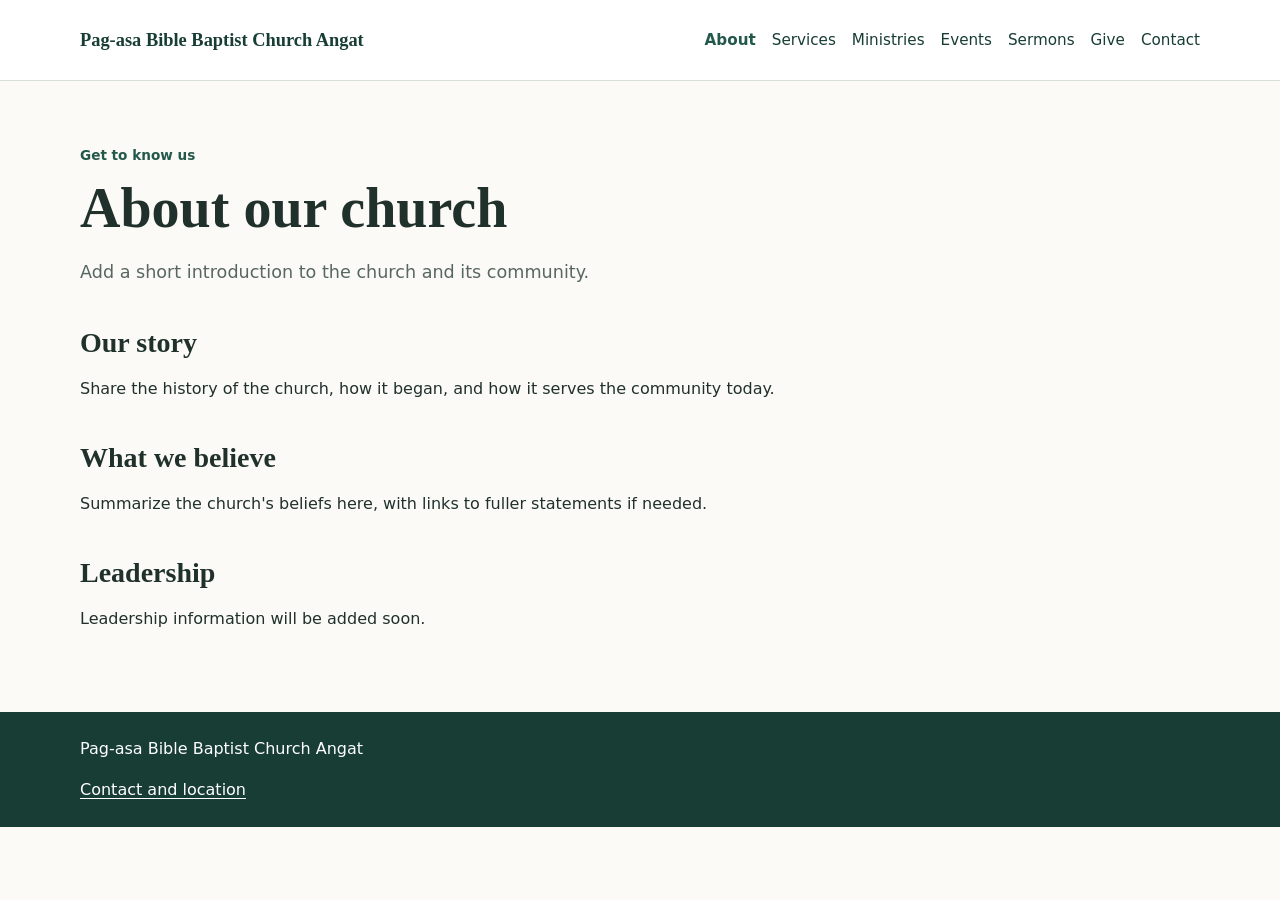
==== church-website/about.html @ 13b73fbd "feat: add initial website structure and content for Pag-asa Bible Baptist Church" ====
<!doctype html>
<html lang="en">
<head>
	<meta charset="utf-8">
	<meta name="viewport" content="width=device-width, initial-scale=1">
	<meta name="description" content="Learn about the story, beliefs, and leadership of Pag-asa Bible Baptist Church Angat.">
	<title>About | Pag-asa Bible Baptist Church Angat</title>
	<link rel="stylesheet" href="css/reset.css"><link rel="stylesheet" href="css/variables.css"><link rel="stylesheet" href="css/base.css"><link rel="stylesheet" href="css/layout.css"><link rel="stylesheet" href="css/components.css"><link rel="stylesheet" href="css/pages.css">
	<script src="js/main.js" defer></script>
</head>
<body>
	<header class="site-header"><div class="container header-inner"><a class="site-brand" href="index.html">Pag-asa Bible Baptist Church Angat</a><button class="menu-toggle" type="button" aria-controls="primary-navigation" aria-expanded="false">Menu</button><nav class="site-nav" id="primary-navigation" aria-label="Main navigation"><a href="about.html" aria-current="page">About</a><a href="services.html">Services</a><a href="ministries.html">Ministries</a><a href="events.html">Events</a><a href="sermons.html">Sermons</a><a href="give.html">Give</a><a href="contact.html">Contact</a></nav></div></header>
	<main class="container">
		<section class="page-intro"><p class="eyebrow">Get to know us</p><h1>About our church</h1><p>Add a short introduction to the church and its community.</p></section>
		<section class="content-section"><h2>Our story</h2><p>Share the history of the church, how it began, and how it serves the community today.</p></section>
		<section class="content-section"><h2>What we believe</h2><p>Summarize the church's beliefs here, with links to fuller statements if needed.</p></section>
		<section class="content-section"><h2>Leadership</h2><div id="leaders-list" class="card-grid"><p>Leadership information will be added soon.</p></div></section>
	</main>
	<footer class="site-footer"><div class="container"><p>Pag-asa Bible Baptist Church Angat</p><p><a href="contact.html">Contact and location</a></p></div></footer>
</body>
</html>
---- church-website/css/variables.css ----
:root {
	color-scheme: light;
	--color-ink: #20312c;
	--color-muted: #586761;
	--color-paper: #fbfaf6;
	--color-surface: #ffffff;
	--color-brand: #24584b;
	--color-brand-dark: #173d34;
	--color-accent: #c7853e;
	--color-border: #d8dfda;
	--font-body: system-ui, -apple-system, "Segoe UI", sans-serif;
	--font-heading: Georgia, "Times New Roman", serif;
	--content-width: 70rem;
	--space-1: 0.5rem;
	--space-2: 1rem;
	--space-3: 1.5rem;
	--space-4: 2.5rem;
	--space-5: 4rem;
}
---- church-website/css/base.css ----
body {
	min-width: 20rem;
	background: var(--color-paper);
	color: var(--color-ink);
	font-family: var(--font-body);
	line-height: 1.6;
}

h1,
h2,
h3 {
	color: var(--color-ink);
	font-family: var(--font-heading);
	font-weight: 600;
	line-height: 1.2;
}

h1 {
	margin-bottom: var(--space-2);
	font-size: clamp(2.25rem, 5vw, 3.5rem);
}

h2 {
	margin-bottom: var(--space-2);
	font-size: 1.75rem;
}

h3 {
	margin-bottom: var(--space-1);
	font-size: 1.35rem;
}

p + p {
	margin-top: var(--space-2);
}

a {
	color: var(--color-brand-dark);
	text-underline-offset: 0.18em;
}

a:hover {
	color: var(--color-accent);
}

:focus-visible {
	outline: 3px solid var(--color-accent);
	outline-offset: 3px;
}
---- church-website/css/layout.css ----
.container {
	width: min(var(--content-width), calc(100% - 2rem));
	margin-inline: auto;
}

.site-header {
	border-bottom: 1px solid var(--color-border);
	background: var(--color-surface);
}

.header-inner {
	display: flex;
	min-height: 5rem;
	align-items: center;
	justify-content: space-between;
	gap: var(--space-2);
}

.site-brand {
	max-width: 18rem;
	color: var(--color-brand-dark);
	font-family: var(--font-heading);
	font-size: 1.15rem;
	font-weight: 700;
	line-height: 1.2;
	text-decoration: none;
}

.site-nav {
	display: flex;
	align-items: center;
	gap: var(--space-2);
}

.site-nav a {
	font-size: 0.95rem;
	text-decoration: none;
}

.site-nav a[aria-current="page"] {
	color: var(--color-brand);
	font-weight: 700;
}

.menu-toggle {
	display: none;
}

.page-intro {
	padding-block: var(--space-5) var(--space-4);
}

.content-section {
	padding-block: 0 var(--space-4);
}

.site-footer {
	margin-top: var(--space-4);
	padding-block: var(--space-3);
	background: var(--color-brand-dark);
	color: var(--color-surface);
}

.site-footer a {
	color: var(--color-surface);
}

@media (max-width: 52rem) {
	.header-inner {
		min-height: 4.5rem;
		flex-wrap: wrap;
		padding-block: var(--space-1);
	}

	.menu-toggle {
		display: inline-flex;
	}

	.site-nav {
		display: none;
		width: 100%;
		flex-direction: column;
		align-items: flex-start;
		padding-block: var(--space-1) var(--space-2);
	}

	.site-nav.is-open {
		display: flex;
	}
}
---- church-website/css/components.css ----
.button,
.menu-toggle {
	display: inline-flex;
	min-height: 2.75rem;
	align-items: center;
	justify-content: center;
	border: 1px solid var(--color-brand);
	border-radius: 0.25rem;
	background: var(--color-brand);
	color: #ffffff;
	cursor: pointer;
	padding: 0.6rem 1rem;
	text-decoration: none;
}

.button:hover,
.menu-toggle:hover {
	background: var(--color-brand-dark);
	color: #ffffff;
}

.menu-toggle {
	display: none;
}

.eyebrow {
	margin-bottom: var(--space-1);
	color: var(--color-brand);
	font-size: 0.85rem;
	font-weight: 700;
}

.card-grid {
	display: grid;
	grid-template-columns: repeat(auto-fit, minmax(min(100%, 15rem), 1fr));
	gap: var(--space-2);
}

.content-card {
	border: 1px solid var(--color-border);
	border-radius: 0.25rem;
	background: var(--color-surface);
	padding: var(--space-2);
}

.content-card p {
	margin-bottom: var(--space-2);
}

.item-list {
	display: grid;
	gap: var(--space-2);
	padding-left: 1.25rem;
}

.item-list li {
	padding: var(--space-2);
	border-left: 3px solid var(--color-accent);
	background: var(--color-surface);
}

.contact-form {
	display: grid;
	gap: var(--space-1);
}

.contact-form input,
.contact-form textarea {
	width: 100%;
	border: 1px solid var(--color-border);
	border-radius: 0.2rem;
	background: var(--color-surface);
	color: var(--color-ink);
	padding: 0.7rem;
}

.contact-form textarea {
	resize: vertical;
}

.contact-form .button {
	justify-self: start;
	margin-top: var(--space-1);
}

.form-note,
#form-status {
	color: var(--color-muted);
	font-size: 0.9rem;
}

.map-placeholder {
	display: grid;
	min-height: 10rem;
	place-items: center;
	margin-top: var(--space-2);
	border: 1px dashed var(--color-border);
	color: var(--color-muted);
	padding: var(--space-2);
	text-align: center;
}

@media (max-width: 52rem) {
	.menu-toggle {
		display: inline-flex;
	}
}
---- church-website/css/pages.css ----
.page-intro > p:not(.eyebrow) {
	max-width: 42rem;
	color: var(--color-muted);
	font-size: 1.1rem;
}

.page-intro .button {
	margin-top: var(--space-2);
}

.contact-grid {
	display: grid;
	grid-template-columns: repeat(2, minmax(0, 1fr));
	gap: var(--space-4);
}

@media (max-width: 42rem) {
	.contact-grid {
		grid-template-columns: 1fr;
	}
}
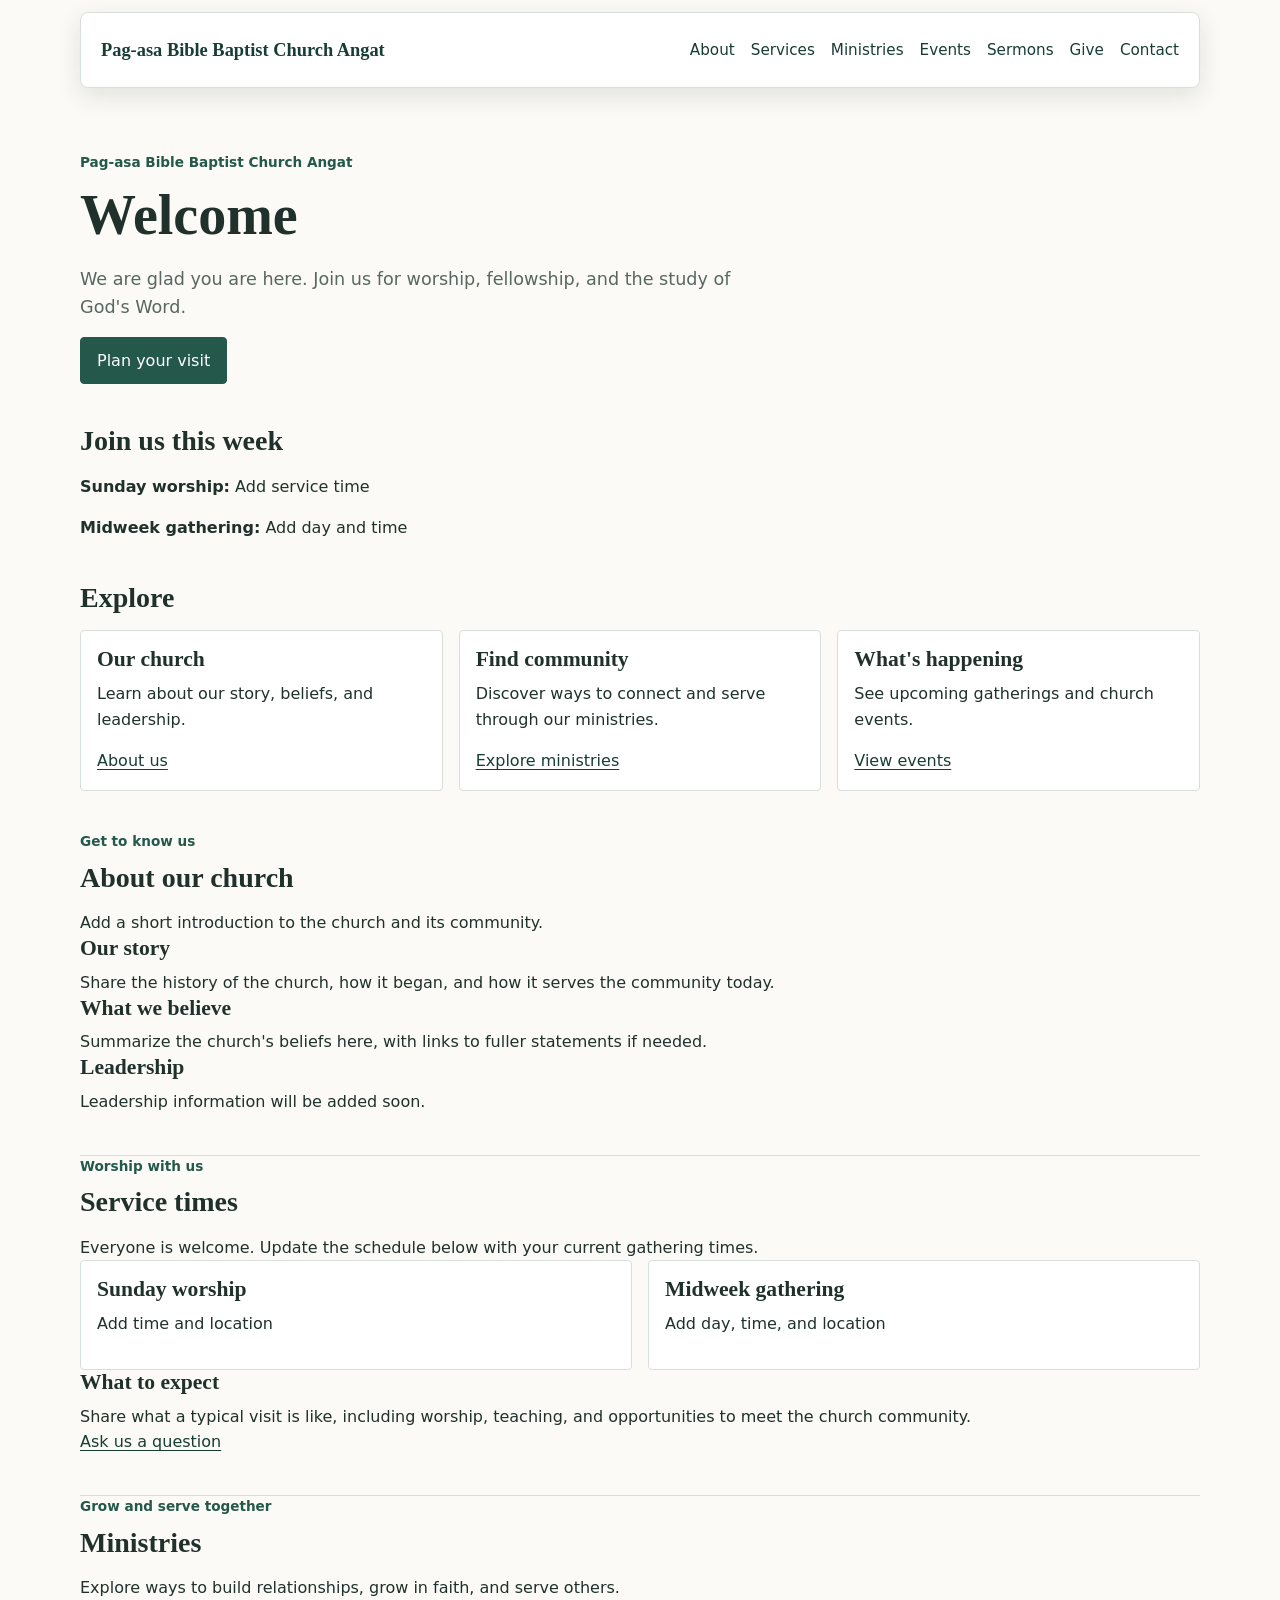
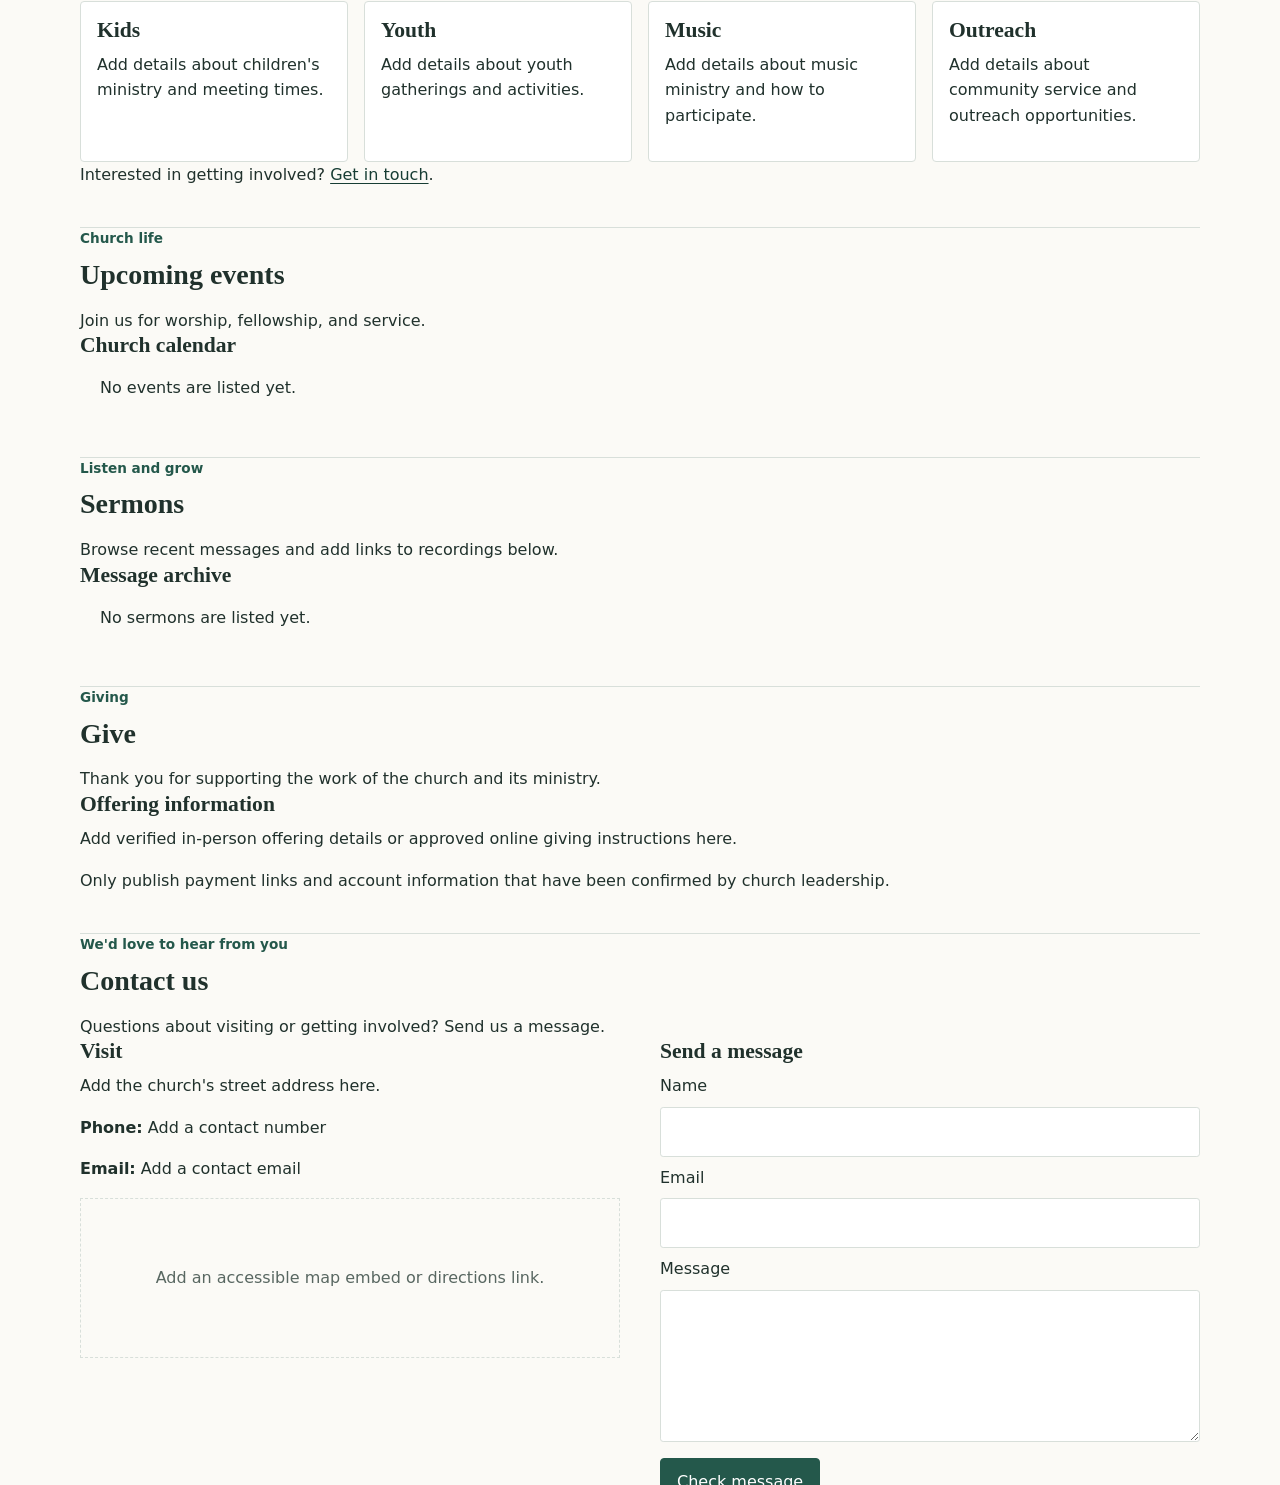
==== commit 0a84437a: "feat: update navigation to floating navigation and structure to single-page layout with section redi" ====
--- a/church-website/about.html
+++ b/church-website/about.html
@@ -3,19 +3,11 @@
 <head>
 	<meta charset="utf-8">
 	<meta name="viewport" content="width=device-width, initial-scale=1">
-	<meta name="description" content="Learn about the story, beliefs, and leadership of Pag-asa Bible Baptist Church Angat.">
+	<meta http-equiv="refresh" content="0; url=index.html#about">
+	<link rel="canonical" href="index.html#about">
 	<title>About | Pag-asa Bible Baptist Church Angat</title>
-	<link rel="stylesheet" href="css/reset.css"><link rel="stylesheet" href="css/variables.css"><link rel="stylesheet" href="css/base.css"><link rel="stylesheet" href="css/layout.css"><link rel="stylesheet" href="css/components.css"><link rel="stylesheet" href="css/pages.css">
-	<script src="js/main.js" defer></script>
 </head>
 <body>
-	<header class="site-header"><div class="container header-inner"><a class="site-brand" href="index.html">Pag-asa Bible Baptist Church Angat</a><button class="menu-toggle" type="button" aria-controls="primary-navigation" aria-expanded="false">Menu</button><nav class="site-nav" id="primary-navigation" aria-label="Main navigation"><a href="about.html" aria-current="page">About</a><a href="services.html">Services</a><a href="ministries.html">Ministries</a><a href="events.html">Events</a><a href="sermons.html">Sermons</a><a href="give.html">Give</a><a href="contact.html">Contact</a></nav></div></header>
-	<main class="container">
-		<section class="page-intro"><p class="eyebrow">Get to know us</p><h1>About our church</h1><p>Add a short introduction to the church and its community.</p></section>
-		<section class="content-section"><h2>Our story</h2><p>Share the history of the church, how it began, and how it serves the community today.</p></section>
-		<section class="content-section"><h2>What we believe</h2><p>Summarize the church's beliefs here, with links to fuller statements if needed.</p></section>
-		<section class="content-section"><h2>Leadership</h2><div id="leaders-list" class="card-grid"><p>Leadership information will be added soon.</p></div></section>
-	</main>
-	<footer class="site-footer"><div class="container"><p>Pag-asa Bible Baptist Church Angat</p><p><a href="contact.html">Contact and location</a></p></div></footer>
+	<p>If you are not redirected, <a href="index.html#about">continue to the About section</a>.</p>
 </body>
 </html>
